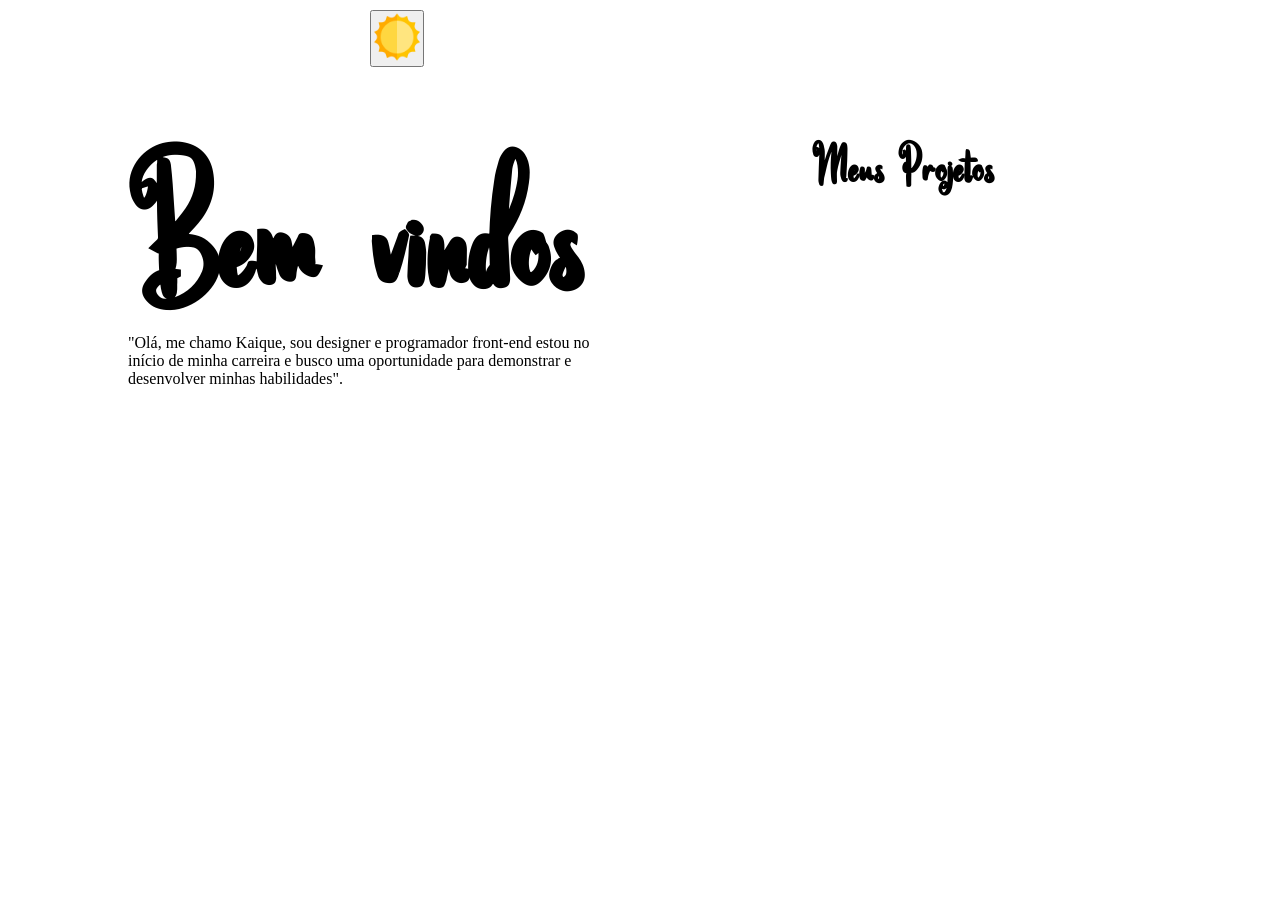
==== portifolio.html @ cfc39ba8 "Foi adicionado uma fonte externa e codigos CSS foram iniciados" ====
<!DOCTYPE html>
<html lang="pt-br">
<head>
    <meta charset="UTF-8">
    <meta name="viewport" content="width=device-width, initial-scale=1.0">
    <link rel="stylesheet" href="estilo.css">
    <script src="js/bootstrap.bundle.min.js"></script>
    <title>Meu Portifólio</title>
</head>
<body>
    <header>
        <div class="icone">
            <button><img id="icon" src="img/sol.png" alt=""></button>
        </div>

        <div class="redeSocial">
            <img id="icon" src="img/linkedin.png" alt="">
            <img id="icon" src="img/github.png" alt="">
        </div>
    </header>

    <div class="apresentacao">
        <h1>Bem vindos</h1>
        <p>"Olá, me chamo Kaique, sou designer e programador front-end estou no início de minha carreira e busco uma oportunidade para demonstrar e desenvolver minhas habilidades".</p>
    </div>

    <div class="projetos">
        <h1>Meus Projetos</h1>
        
        <div class="container">
            <div class="box">
                <img src="" alt="">
                <a href=""></a>
            </div>
        
            <div class="box">
                <img src="" alt="">
                <a href=""></a>
            </div>
            <div class="box">
                <img src="" alt="">
                <a href=""></a>
            </div>
        </div>
    </div>
</body>
</html>
---- estilo.css ----
*{
   margin: 0;
   padding: 0;
   max-width: 1024px;
   margin: auto;
}
body{
    width: 100%;
    height: 100%;
}
#icon{
    width: 50px;
}
@font-face {
    font-family: Caly;
    src: url(../calinastiya/Calinastiya.ttf);
}
header{
    width: 100%;
    display: flex;
    justify-content: space-between;
}
header > .redeSocial{
    padding: 10px;
}
header > .icone{
    padding: 10px;
}
.apresentacao{
    margin-top: 60px;
    width: 500px;
    float: left;
    flex-wrap: wrap;
}
.apresentacao > h1{
    font-size: 200px;
    font-family: Caly;
}
.projetos{
    height: 350px;
    width: 500px;
    float: right;
    flex-wrap: wrap;
    margin-top: 60px;
}
.projetos > h1{
    font-family: Caly;
    font-size: 60px;
    text-align: center;
}
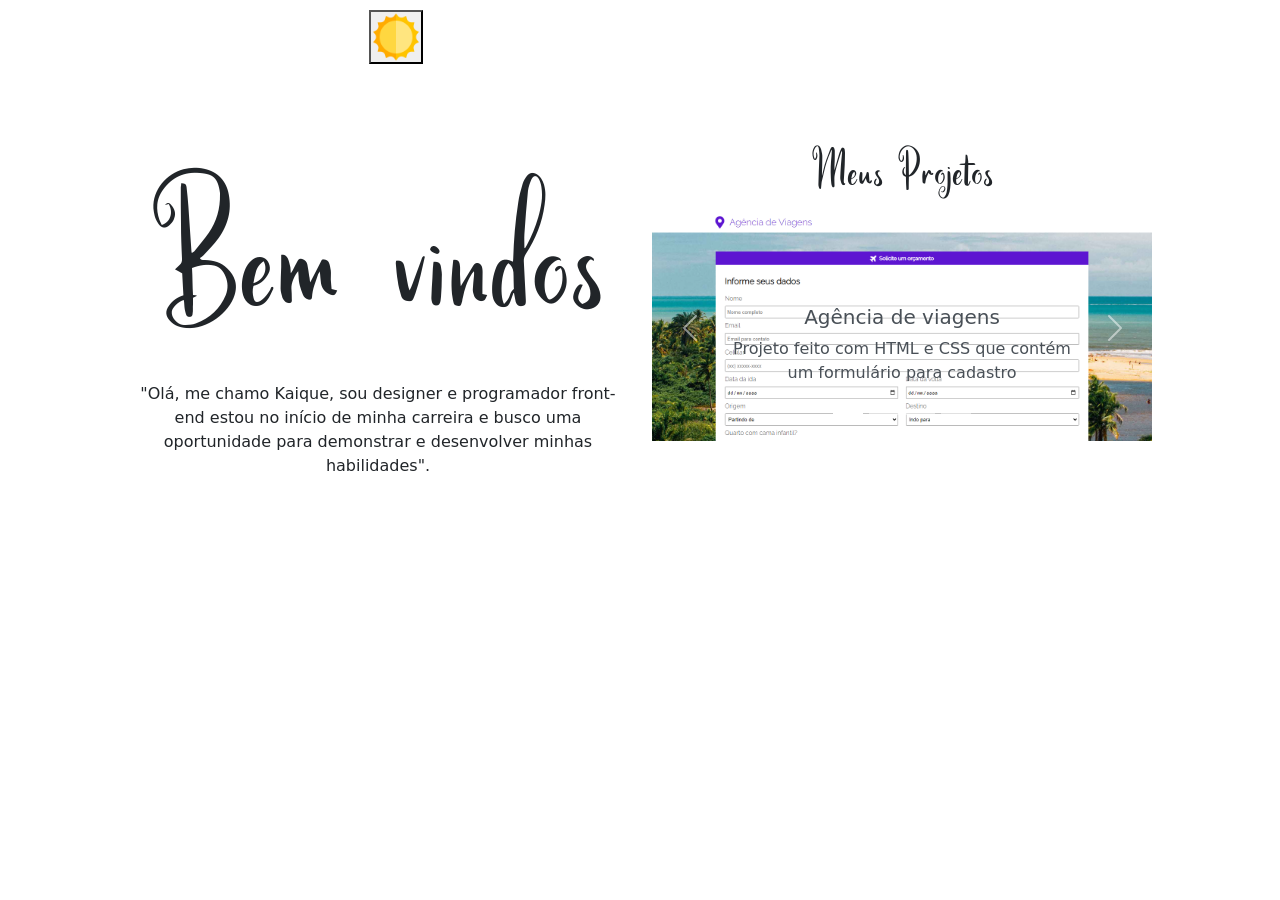
==== commit 4231b55f: "mais mudanças, adicionei o carrossel com bootstrap, adicionei mais imagens em relação aos meu projet" ====
--- a/portifolio.html
+++ b/portifolio.html
@@ -4,7 +4,8 @@
     <meta charset="UTF-8">
     <meta name="viewport" content="width=device-width, initial-scale=1.0">
     <link rel="stylesheet" href="estilo.css">
-    <script src="js/bootstrap.bundle.min.js"></script>
+    <link rel="stylesheet" href="css bootstrap/bootstrap.min.css">
+    <script src="javascript/bootstrap.bundle.min.js"></script>
     <title>Meu Portifólio</title>
 </head>
 <body>
@@ -14,8 +15,8 @@
         </div>
 
         <div class="redeSocial">
-            <img id="icon" src="img/linkedin.png" alt="">
-            <img id="icon" src="img/github.png" alt="">
+            <a href="https://linkedin.com/in/kaique-donizeti-da-silva" target="_blank"><img id="icon" src="img/linkedin.png" alt=""></a>
+            <a href="https://github.com/kaiquedonizeti" target="_blank"><img id="icon" src="img/github.png" alt=""></a>
         </div>
     </header>
 
@@ -27,21 +28,46 @@
     <div class="projetos">
         <h1>Meus Projetos</h1>
         
-        <div class="container">
-            <div class="box">
-                <img src="" alt="">
-                <a href=""></a>
+    <div id="carrossel" class="carousel slide">
+        <div class="carousel-indicators">
+            <button type="button" data-bs-target="#carrossel" data-bs-slide-to="0" class="active" aria-current="true" aria-label="Slide 1"></button>
+            <button type="button" data-bs-target="#carrossel" data-bs-slide-to="1" aria-current="2"></button>
+            <button type="button" data-bs-target="#carrossel" data-bs-slide-to="2" aria-current="3"></button>
+            <button type="button" data-bs-target="#carrossel" data-bs-slide-to="3" aria-current="4"></button>
+        </div>
+
+        <div class="carousel-inner">
+            <div class="carousel-item active">
+                <img src="img/agencia de viagens.png" alt="" class="d-block w-100">
+                <div class="carousel-caption d-none d-md-block text-dark-emphasis">
+                    <h5>Agência de viagens</h5>
+                    <p>Projeto feito com HTML e CSS que contém um formulário para cadastro</p>
+                </div>
             </div>
-        
-            <div class="box">
-                <img src="" alt="">
-                <a href=""></a>
+
+            <div class="carousel-item">
+                <img src="img/clinica medica.png" alt="" class="d-block w-100">
             </div>
-            <div class="box">
-                <img src="" alt="">
-                <a href=""></a>
+
+            <div class="carousel-item">
+                <img src="img/pouada secreta.png" alt="" class="d-block w-100">
+            </div>
+
+            <div class="carousel-item">
+                <img src="img/museu de jogos.png" alt="" class="d-block w-100">
             </div>
         </div>
+
+        <button class="carousel-control-prev" type="button" data-bs-target="#carrossel" data-bs-slide="prev">
+            <span class="carousel-control-prev-icon" aria-hidden="true"></span>
+            <span class="visually-hidden">Previous</span>
+        </button>
+
+        <button class="carousel-control-next" type="button" data-bs-target="#carrossel" data-bs-slide="next">
+            <span class="carousel-control-next-icon" aria-hidden="true"></span>
+            <span class="visually-hidden">Next</span>
+        </button>
+    </div>
     </div>
 </body>
 </html>
--- a/estilo.css
+++ b/estilo.css
@@ -35,6 +35,10 @@
 .apresentacao > h1{
     font-size: 200px;
     font-family: Caly;
+    text-align: center;
+}
+.apresentacao > p{
+    text-align: center;
 }
 .projetos{
     height: 350px;
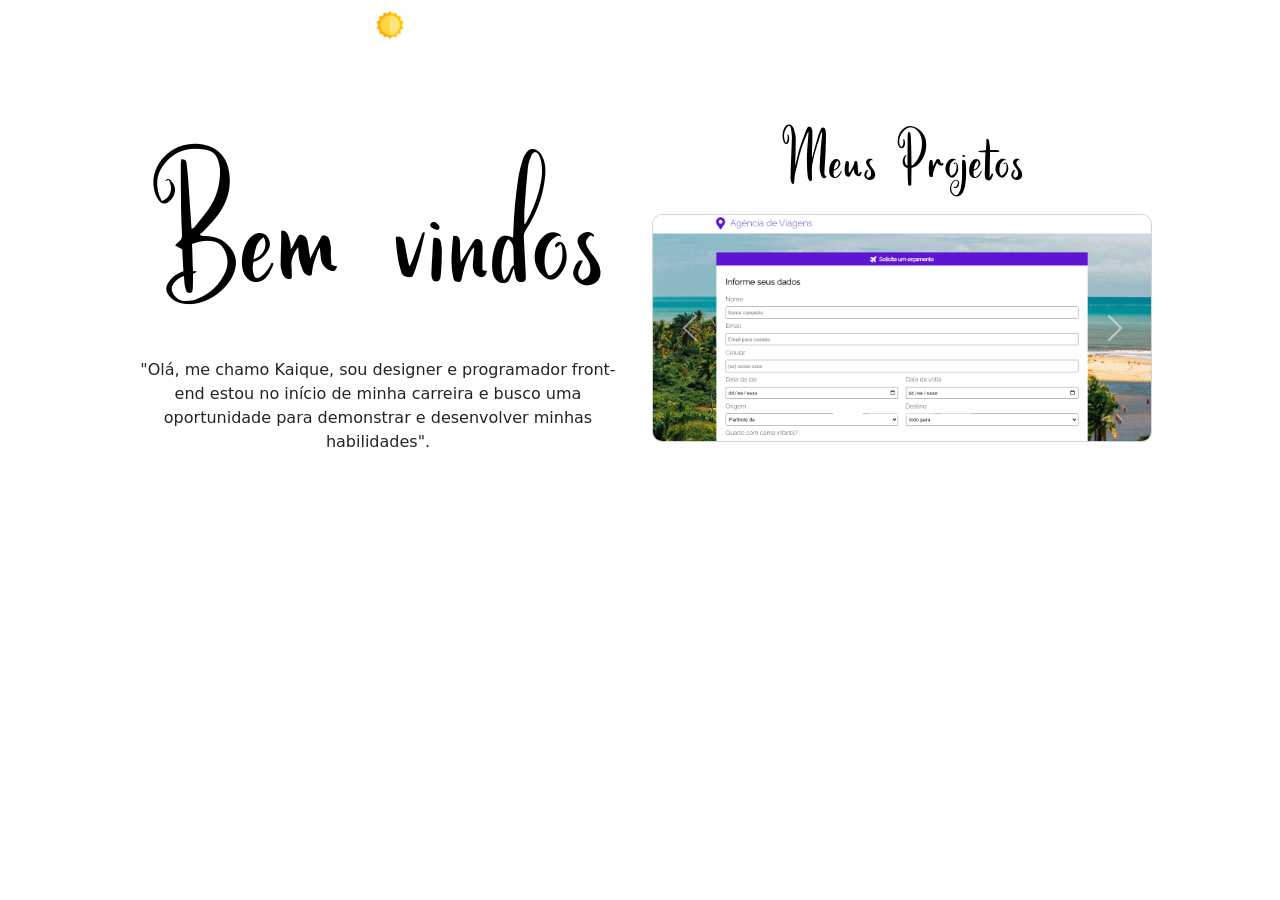
==== commit 98a05a82: "Foi implementado o carrossel automático, arredondei as bordas das imagens do carrossel, modifiquei o" ====
--- a/portifolio.html
+++ b/portifolio.html
@@ -28,7 +28,7 @@
     <div class="projetos">
         <h1>Meus Projetos</h1>
         
-    <div id="carrossel" class="carousel slide">
+    <div id="carrossel" class="carousel slide carousel-fade" data-bs-ride="carousel">
         <div class="carousel-indicators">
             <button type="button" data-bs-target="#carrossel" data-bs-slide-to="0" class="active" aria-current="true" aria-label="Slide 1"></button>
             <button type="button" data-bs-target="#carrossel" data-bs-slide-to="1" aria-current="2"></button>
@@ -39,10 +39,6 @@
         <div class="carousel-inner">
             <div class="carousel-item active">
                 <img src="img/agencia de viagens.png" alt="" class="d-block w-100">
-                <div class="carousel-caption d-none d-md-block text-dark-emphasis">
-                    <h5>Agência de viagens</h5>
-                    <p>Projeto feito com HTML e CSS que contém um formulário para cadastro</p>
-                </div>
             </div>
 
             <div class="carousel-item">
--- a/estilo.css
+++ b/estilo.css
@@ -9,7 +9,11 @@
     height: 100%;
 }
 #icon{
-    width: 50px;
+    width: 30px;
+}
+header > .icone > button{
+    border: none;
+    background-color: #ffffff00;
 }
 @font-face {
     font-family: Caly;
@@ -36,6 +40,7 @@
     font-size: 200px;
     font-family: Caly;
     text-align: center;
+    color: #000;
 }
 .apresentacao > p{
     text-align: center;
@@ -49,6 +54,11 @@
 }
 .projetos > h1{
     font-family: Caly;
-    font-size: 60px;
+    font-size: 80px;
     text-align: center;
+    color: #000;
+}
+.carousel-inner > .carousel-item > img{
+    border-radius: 10px;
+    border: 1px solid #d3d3d3;
 }
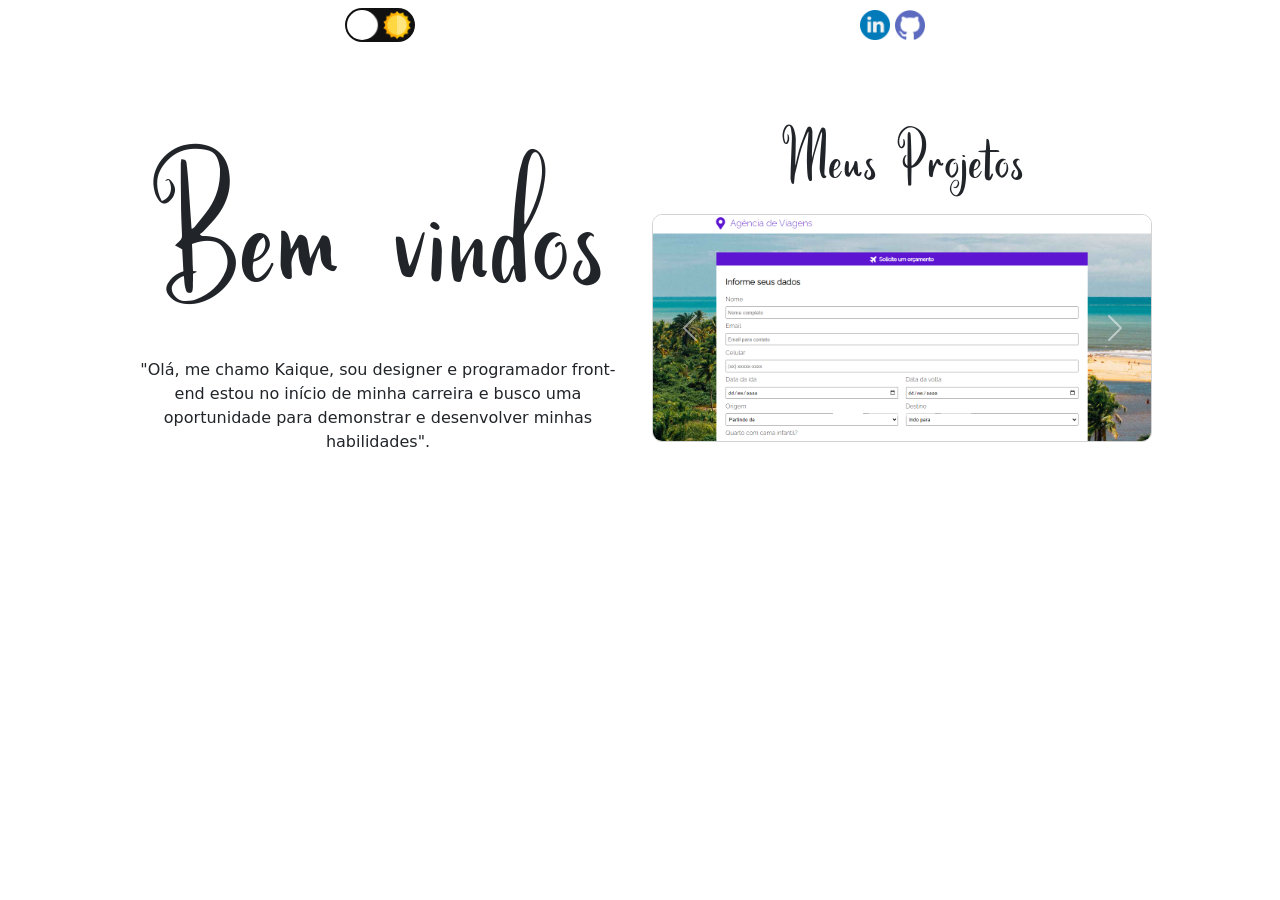
==== commit 7e8565f4: "Implementei o modo escuro ao meu portifólio e fiz uma breve alteração no meu carrossel em relação ao" ====
--- a/portifolio.html
+++ b/portifolio.html
@@ -3,15 +3,21 @@
 <head>
     <meta charset="UTF-8">
     <meta name="viewport" content="width=device-width, initial-scale=1.0">
-    <link rel="stylesheet" href="estilo.css">
+    <link rel="stylesheet" href="css/estilo.css">   
     <link rel="stylesheet" href="css bootstrap/bootstrap.min.css">
     <script src="javascript/bootstrap.bundle.min.js"></script>
     <title>Meu Portifólio</title>
 </head>
 <body>
     <header>
-        <div class="icone">
-            <button><img id="icon" src="img/sol.png" alt=""></button>
+        <div>
+            <input type="checkbox" class="checkbox" id="chk">
+
+            <label class="label" for="chk">
+                <img class="fas fa-moon" src="img/lua.png">
+                <img class="fas fa-sun" src="img/sol.png">
+                <div class="ball"></div>
+            </label>
         </div>
 
         <div class="redeSocial">
@@ -28,7 +34,7 @@
     <div class="projetos">
         <h1>Meus Projetos</h1>
         
-    <div id="carrossel" class="carousel slide carousel-fade" data-bs-ride="carousel">
+    <div id="carrossel" class="carousel slide" data-bs-ride="carousel">
         <div class="carousel-indicators">
             <button type="button" data-bs-target="#carrossel" data-bs-slide-to="0" class="active" aria-current="true" aria-label="Slide 1"></button>
             <button type="button" data-bs-target="#carrossel" data-bs-slide-to="1" aria-current="2"></button>
@@ -65,5 +71,6 @@
         </button>
     </div>
     </div>
+    <script src="javascript/modark.js"></script>
 </body>
 </html>
--- a/css/estilo.css
+++ b/css/estilo.css
@@ -0,0 +1,96 @@
+*{
+   margin: 0;
+   padding: 0;
+   box-sizing: border-box;
+   max-width: 1024px;
+   margin: auto;
+}
+body{
+    width: 100%;
+    height: 100%;
+    transition: background 0.2s linear;
+}
+body.dark {
+    background-color: #0e0d0d;
+    color: #fff;
+}
+.checkbox{
+    opacity: 0;
+    position: absolute;
+}
+.label{
+    background-color: #111;
+    width: 70px;
+    border-radius: 50px;
+    padding: 2px;
+    cursor: pointer;
+    display: flex;
+    align-items: center;
+    justify-content: space-between;
+    position: relative;
+}
+.label > .ball{
+    background-color: #fff;
+    border-radius: 50%;
+    position: absolute;
+    top: 2px;
+    height: 30px;
+    width: 30px;
+
+    transform: translateX(0px);
+    transition: transform 0.2s linear;
+}
+.checkbox:checked + .label > .ball{
+    transform: translateX(36px);
+}
+#icon, .fas{
+    width: 30px;
+}
+@font-face {
+    font-family: Caly;
+    src: url(../calinastiya/Calinastiya.ttf);
+}
+head .white{
+    background-color: #fff;
+}
+header{
+    width: 100%;
+    display: flex;
+    justify-content: space-between;
+}
+header > .redeSocial{
+    padding: 10px;
+}
+header > .icone{
+    padding: 10px;
+}
+.apresentacao{
+    margin-top: 60px;
+    width: 500px;
+    float: left;
+    flex-wrap: wrap;
+}
+.apresentacao > h1{
+    font-size: 200px;
+    font-family: Caly;
+    text-align: center;
+}
+.apresentacao > p{
+    text-align: center;
+}
+.projetos{
+    height: 350px;
+    width: 500px;
+    float: right;
+    flex-wrap: wrap;
+    margin-top: 60px;
+}
+.projetos > h1{
+    font-family: Caly;
+    font-size: 80px;
+    text-align: center;
+}
+.carousel-inner > .carousel-item > img{
+    border-radius: 10px;
+    border: 1px solid #d3d3d3;
+}
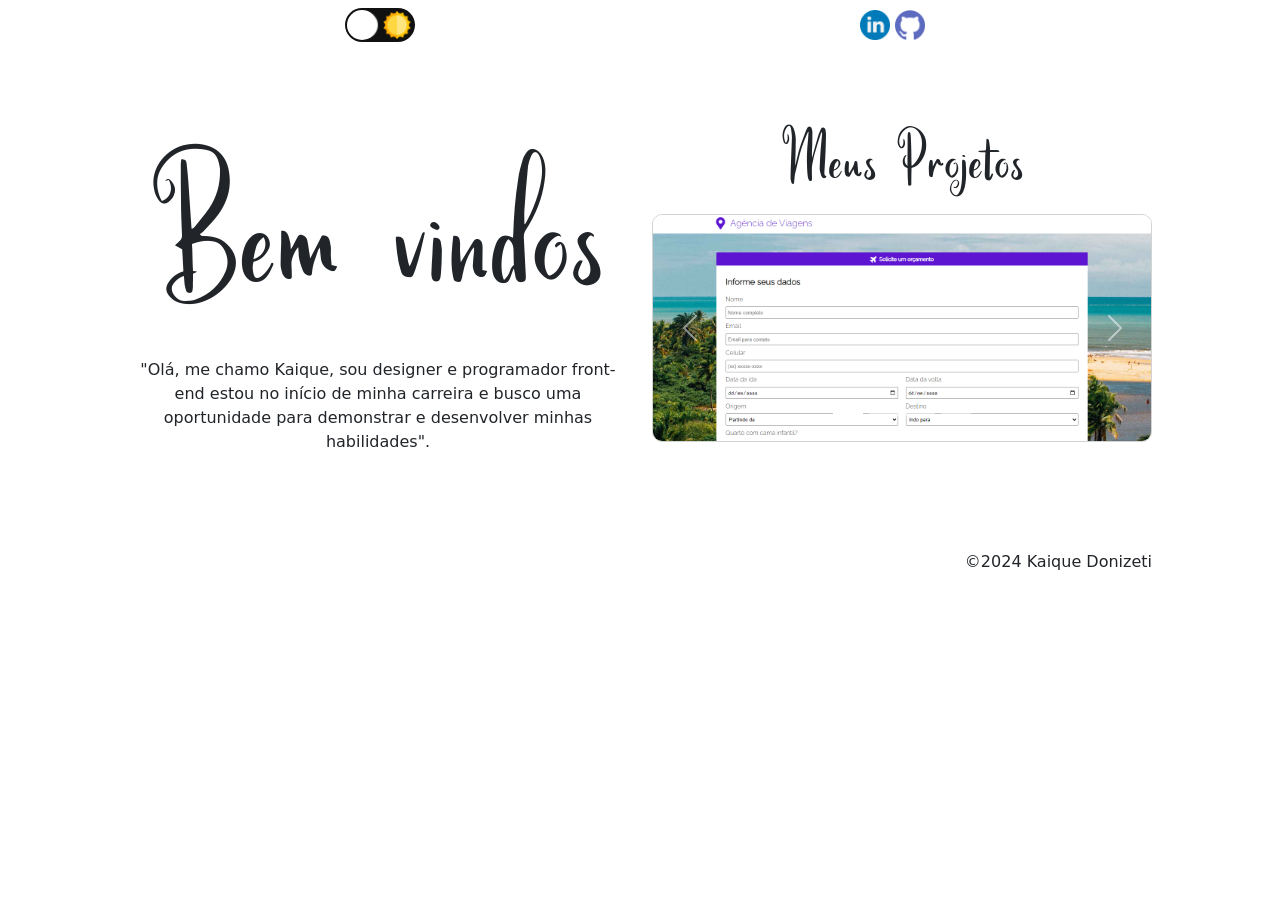
==== commit 74a1ff33: "adicionei responsividade e o footer" ====
--- a/portifolio.html
+++ b/portifolio.html
@@ -25,7 +25,7 @@
             <a href="https://github.com/kaiquedonizeti" target="_blank"><img id="icon" src="img/github.png" alt=""></a>
         </div>
     </header>
-
+<main>
     <div class="apresentacao">
         <h1>Bem vindos</h1>
         <p>"Olá, me chamo Kaique, sou designer e programador front-end estou no início de minha carreira e busco uma oportunidade para demonstrar e desenvolver minhas habilidades".</p>
@@ -72,5 +72,9 @@
     </div>
     </div>
     <script src="javascript/modark.js"></script>
+</main>
+<footer>
+    <p>&copy;2024 Kaique Donizeti</p>
+</footer>
 </body>
 </html>
--- a/css/estilo.css
+++ b/css/estilo.css
@@ -93,4 +93,29 @@
 .carousel-inner > .carousel-item > img{
     border-radius: 10px;
     border: 1px solid #d3d3d3;
+}
+footer{
+    margin-top: 500px;
+    width: 100%;
+    text-align: right;
+}
+
+@media (min-width: 320px) and (max-width: 425px){
+    .apresentacao{
+        width: 100%;
+    }
+    .apresentacao > h1{
+        font-size: 100px;
+           
+    }
+    .apresentacao > p{
+        width: 300px;
+        margin: auto;
+    }
+    .projetos{
+        width: 100%;
+    }
+    .projetos > #carrossel{
+        padding: 10px;
+    }
 }
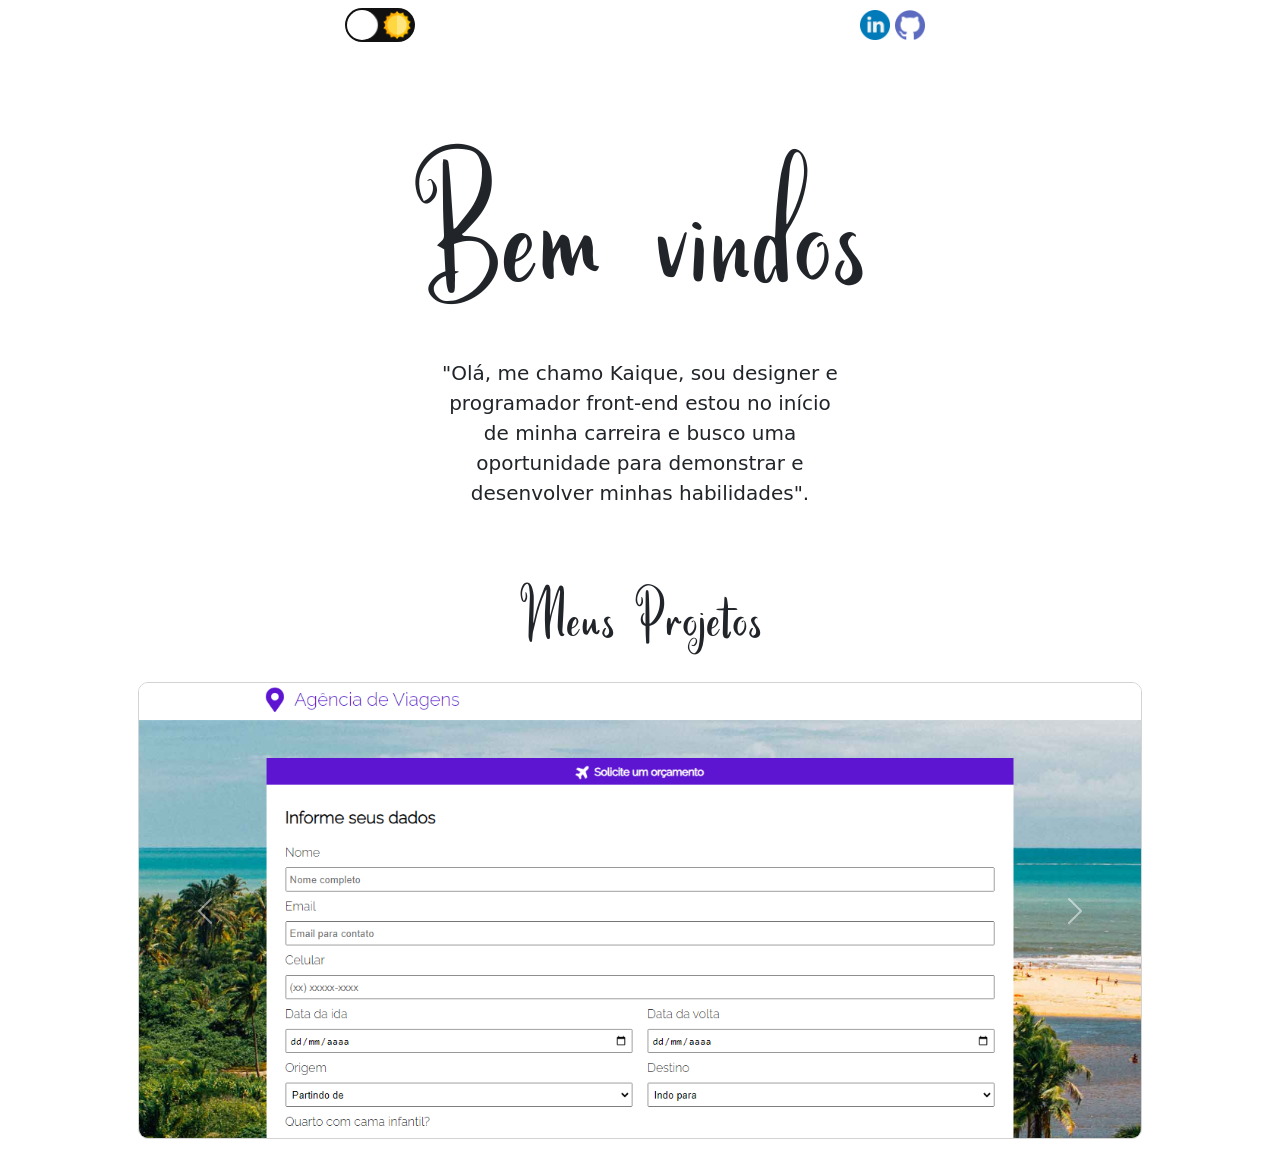
==== commit e252cc49: "conclusão do portifólio adicionando o que faltava na responsividade" ====
--- a/portifolio.html
+++ b/portifolio.html
@@ -44,19 +44,19 @@
 
         <div class="carousel-inner">
             <div class="carousel-item active">
-                <img src="img/agencia de viagens.png" alt="" class="d-block w-100">
+                <a href="https://kaiquedonizeti.github.io/agencia-de-viagem/" target="_blank"><img src="img/agencia de viagens.png" alt="" class="d-block w-100"></a>
             </div>
 
             <div class="carousel-item">
-                <img src="img/clinica medica.png" alt="" class="d-block w-100">
+                <a href="https://kaiquedonizeti.github.io/clinica-medica/" target="_blank"><img src="img/clinica medica.png" alt="" class="d-block w-100"></a>
             </div>
 
             <div class="carousel-item">
-                <img src="img/pouada secreta.png" alt="" class="d-block w-100">
+                <a href="https://kaiquedonizeti.github.io/pousada-web/" target="_blank"><img src="img/pouada secreta.png" alt="" class="d-block w-100"></a>
             </div>
 
             <div class="carousel-item">
-                <img src="img/museu de jogos.png" alt="" class="d-block w-100">
+                <a href="https://kaiquedonizeti.github.io/Projeto-web/" target="_blank"><img src="img/museu de jogos.png" alt="" class="d-block w-100"></a>
             </div>
         </div>
 
--- a/css/estilo.css
+++ b/css/estilo.css
@@ -90,7 +90,7 @@
     font-size: 80px;
     text-align: center;
 }
-.carousel-inner > .carousel-item > img{
+.carousel-inner > .carousel-item > a > img{
     border-radius: 10px;
     border: 1px solid #d3d3d3;
 }
@@ -98,6 +98,9 @@
     margin-top: 500px;
     width: 100%;
     text-align: right;
+}
+footer > p{
+    font-weight: 500;
 }
 
 @media (min-width: 320px) and (max-width: 425px){
@@ -118,4 +121,32 @@
     .projetos > #carrossel{
         padding: 10px;
     }
+    footer{
+       text-align: center;
+    }
+}
+@media (min-width: 768px){
+    .apresentacao{
+        width: 100%;
+
+    }
+    .apresentacao > h1{
+        font-size: 200px;
+
+    }
+    .apresentacao > p{
+        width: 400px;
+        margin: auto;
+        font-size: 20px;
+    }
+    .projetos{
+        width: 100%;
+    }
+    .projetos > #carrossel{
+        padding: 10px;
+    }
+    footer{
+        margin-top: 1000px;
+        text-align: center;
+     }
 }
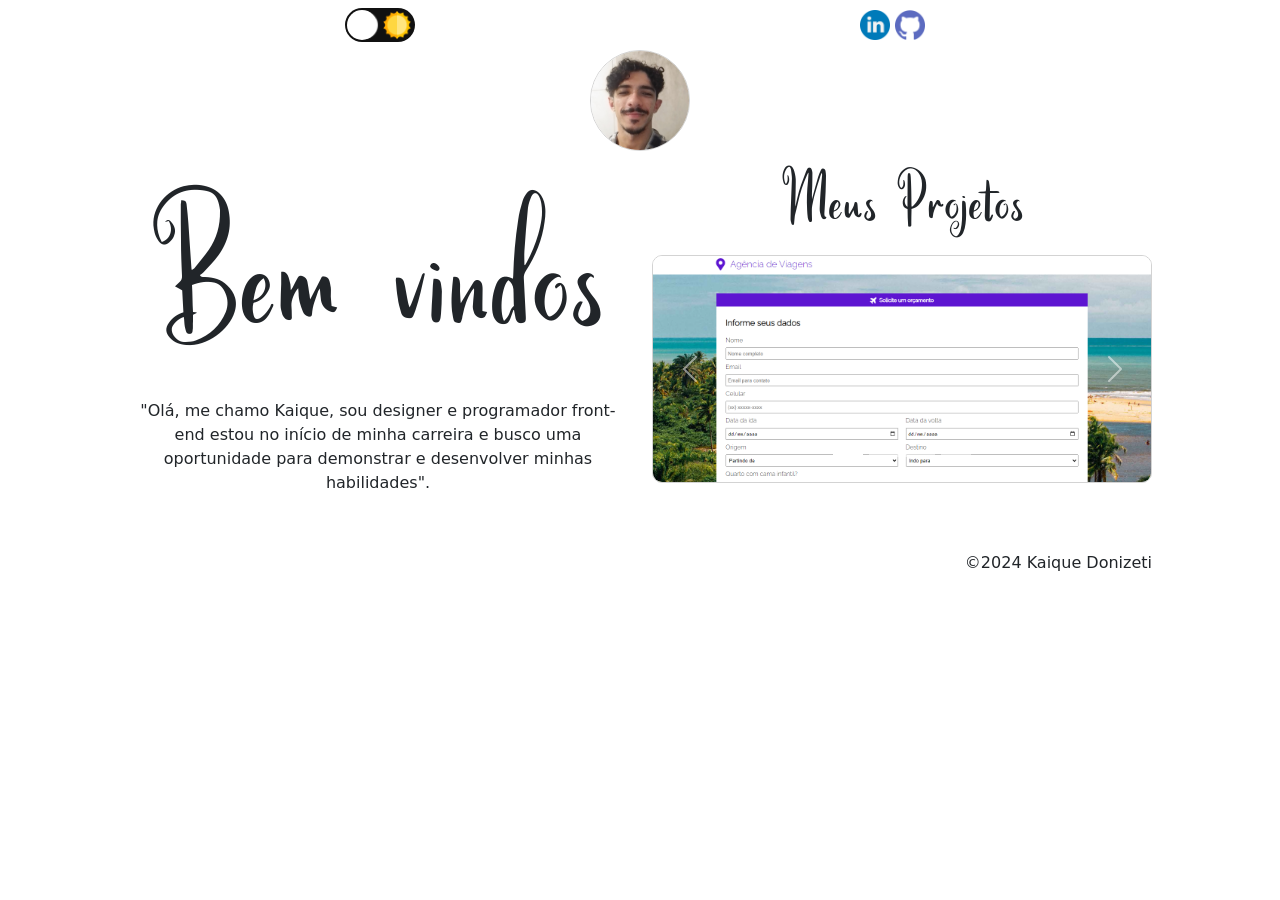
==== commit 8c11e9ba: "Adicionei minha foto de perfil" ====
--- a/portifolio.html
+++ b/portifolio.html
@@ -24,9 +24,11 @@
             <a href="https://linkedin.com/in/kaique-donizeti-da-silva" target="_blank"><img id="icon" src="img/linkedin.png" alt=""></a>
             <a href="https://github.com/kaiquedonizeti" target="_blank"><img id="icon" src="img/github.png" alt=""></a>
         </div>
+        
     </header>
 <main>
-    <div class="apresentacao">
+    <img id="img-persona" src="img/20230720_213051 (2).jpg" alt="">
+    <div class="apresentacao"> 
         <h1>Bem vindos</h1>
         <p>"Olá, me chamo Kaique, sou designer e programador front-end estou no início de minha carreira e busco uma oportunidade para demonstrar e desenvolver minhas habilidades".</p>
     </div>
--- a/css/estilo.css
+++ b/css/estilo.css
@@ -65,10 +65,16 @@
     padding: 10px;
 }
 .apresentacao{
-    margin-top: 60px;
     width: 500px;
     float: left;
     flex-wrap: wrap;
+}
+#img-persona{
+    border: 1px solid #d3d3d3;
+    width: 100px;
+    border-radius: 50px;
+    margin: auto;
+    display: block;
 }
 .apresentacao > h1{
     font-size: 200px;
@@ -83,7 +89,6 @@
     width: 500px;
     float: right;
     flex-wrap: wrap;
-    margin-top: 60px;
 }
 .projetos > h1{
     font-family: Caly;
@@ -95,7 +100,7 @@
     border: 1px solid #d3d3d3;
 }
 footer{
-    margin-top: 500px;
+    margin-top: 400px;
     width: 100%;
     text-align: right;
 }
@@ -106,6 +111,7 @@
 @media (min-width: 320px) and (max-width: 425px){
     .apresentacao{
         width: 100%;
+        margin-bottom: 40px;
     }
     .apresentacao > h1{
         font-size: 100px;
@@ -122,13 +128,13 @@
         padding: 10px;
     }
     footer{
-       text-align: center;
+        text-align: center;
     }
 }
-@media (min-width: 768px){
+@media (min-width: 768px) and (max-width: 1024px){
     .apresentacao{
         width: 100%;
-
+        margin-bottom: 40px;
     }
     .apresentacao > h1{
         font-size: 200px;
